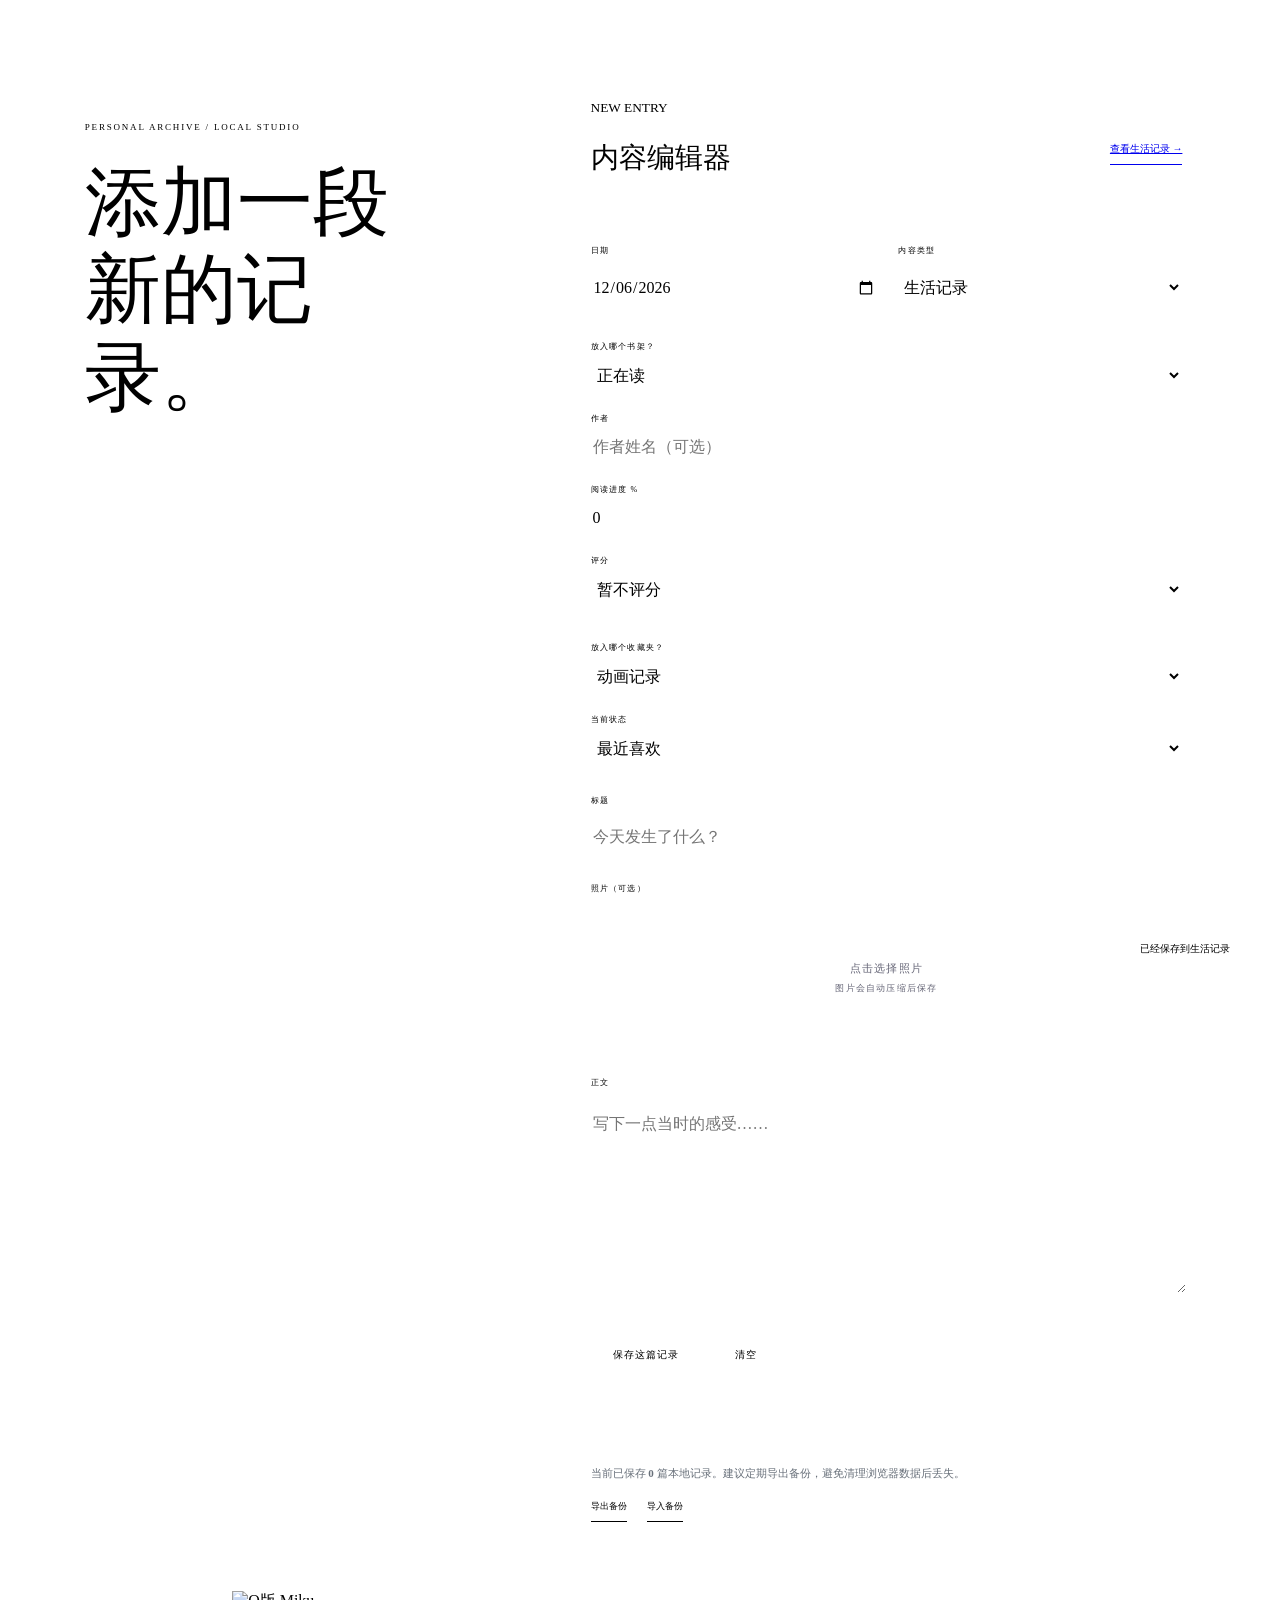
==== manage.html @ 85970f59 "Upload website pages" ====
<!doctype html>
<html lang="zh-CN">
<head>
  <meta charset="utf-8">
  <meta name="viewport" content="width=device-width,initial-scale=1">
  <title>添加记录 — Personal Archive</title>
  <link rel="stylesheet" href="assets/refined.css">
  <link rel="stylesheet" href="assets/enhanced.css">
  <link rel="stylesheet" href="assets/manage-cartoon.css">
  <style>
    body{min-height:100vh;background:var(--paper);color:var(--ink)}.studio{min-height:100vh;display:grid;grid-template-columns:.78fr 1.22fr}.studio-side{padding:12vh 6vw;background:var(--ink);color:var(--paper);position:relative;overflow:hidden}.studio-side:after{content:'';position:absolute;width:34vw;height:34vw;border:1px solid #ffffff1d;border-radius:50%;left:-12vw;bottom:-15vw}.studio-side small{font-size:9px;letter-spacing:.2em;color:var(--teal)}.studio-side h1{font-family:"Noto Serif SC",Georgia,serif;font-weight:500;font-size:clamp(42px,6vw,76px);line-height:1.15;margin:25px 0}.studio-side p{line-height:1.9;color:#ffffff9c}.studio-side img{position:absolute;width:min(25vw,330px);right:-4vw;bottom:0;filter:drop-shadow(15px 20px #0003);animation:studioFloat 6s ease-in-out infinite}@keyframes studioFloat{50%{transform:translateY(-8px)}}
    .editor{padding:10vh 7vw}.editor-head{display:flex;justify-content:space-between;align-items:center;margin-bottom:45px}.editor-head h2{font-family:Georgia,serif;font-weight:400;font-size:28px}.editor-head a{font-size:10px;border-bottom:1px solid;padding:8px 0}.form{display:grid;grid-template-columns:1fr 1fr;gap:24px}.field{display:flex;flex-direction:column;gap:9px}.field.full{grid-column:1/-1}.field label{font-size:8px;letter-spacing:.15em;color:var(--teal-deep)}input,select,textarea{width:100%;border:0;border-bottom:1px solid var(--line);background:transparent;color:var(--ink);padding:13px 2px;font:inherit;outline:none}input:focus,select:focus,textarea:focus{border-color:var(--teal-deep)}textarea{min-height:170px;resize:vertical;line-height:1.8}.upload{border:1px dashed var(--line);min-height:150px;display:grid;place-items:center;text-align:center;position:relative;overflow:hidden;cursor:pointer}.upload input{position:absolute;inset:0;opacity:0;cursor:pointer}.upload img{width:100%;height:230px;object-fit:cover;display:none}.upload.has-image img{display:block}.upload.has-image span{display:none}.upload span{font-size:11px;line-height:1.8;color:#667}.actions{grid-column:1/-1;display:flex;gap:12px;margin-top:18px}.actions button{border:1px solid var(--ink);background:none;color:inherit;padding:13px 22px;cursor:pointer;font-size:10px;letter-spacing:.1em}.actions .save{background:var(--ink);color:var(--paper)}.saved{position:fixed;right:30px;bottom:30px;background:var(--ink);color:var(--paper);padding:14px 20px;font-size:10px;transform:translateY(100px);transition:.45s}.saved.show{transform:none}.backup{margin-top:55px;padding-top:25px;border-top:1px solid var(--line)}.backup p{font-size:11px;color:#68707a}.backup button{border:0;background:none;padding:8px 0;margin-right:20px;border-bottom:1px solid;cursor:pointer;color:inherit;font-size:9px}.entry-count{font-family:Georgia,serif;color:var(--teal-deep)}
    @media(max-width:800px){.studio{grid-template-columns:1fr}.studio-side{min-height:42vh;padding:9vh 25px 5vh}.studio-side img{width:45vw;right:-7vw}.editor{padding:7vh 25px}.form{grid-template-columns:1fr}.field.full,.actions{grid-column:1}.editor-head{align-items:flex-start}.editor-head h2{margin-top:0}}
  </style>
  <link rel="stylesheet" href="assets/manage-cartoon.css">
</head>
<body>
  <main class="studio">
    <aside class="studio-side"><small>PERSONAL ARCHIVE / LOCAL STUDIO</small><h1>添加一段<br>新的记录。</h1><p>照片、文字和当时的心情，都可以慢慢保存。<br>当前是本地版本，内容只保存在这台设备的浏览器中。</p><img src="assets/images/miku-chibi.png" alt="Q版 Miku"></aside>
    <section class="editor"><header class="editor-head"><div><small>NEW ENTRY</small><h2>内容编辑器</h2></div><a href="life.html">查看生活记录 →</a></header>
      <form class="form" id="entry-form">
        <div class="field"><label for="date">日期</label><input id="date" name="date" type="date" required></div>
        <div class="field"><label for="category">内容类型</label><select id="category" name="category"><option value="life">生活记录</option><option value="book">阅读书籍</option><option value="hobby">兴趣收藏</option><option value="note">随手文字</option></select></div>
        <div class="field full context-panel" id="book-fields" hidden><div><label for="book-status">放入哪个书架？</label><select id="book-status" name="bookStatus"><option value="current">正在读</option><option value="favorite">特别喜欢</option><option value="finished">今年读完</option></select></div><div><label for="author">作者</label><input id="author" name="author" placeholder="作者姓名（可选）"></div><div><label for="progress">阅读进度 %</label><input id="progress" name="progress" type="number" min="0" max="100" value="0"></div><div><label for="rating">评分</label><select id="rating" name="rating"><option value="">暂不评分</option><option>★★★★★</option><option>★★★★☆</option><option>★★★☆☆</option><option>★★☆☆☆</option><option>★☆☆☆☆</option></select></div></div>
        <div class="field full context-panel" id="hobby-fields" hidden><div><label for="hobby-type">放入哪个收藏夹？</label><select id="hobby-type" name="hobbyType"><option value="anime">动画记录</option><option value="game">游戏档案</option><option value="music">循环播放</option><option value="photo">现实碎片</option></select></div><div><label for="hobby-status">当前状态</label><select id="hobby-status" name="hobbyStatus"><option>最近喜欢</option><option>正在体验</option><option>已经完成</option><option>长期收藏</option></select></div></div>
        <div class="field full"><label for="title">标题</label><input id="title" name="title" placeholder="今天发生了什么？" required></div>
        <div class="field full"><label>照片（可选）</label><label class="upload" id="upload"><input id="photo" type="file" accept="image/*"><span>点击选择照片<br><small>图片会自动压缩后保存</small></span><img id="preview" alt="照片预览"></label></div>
        <div class="field full"><label for="text">正文</label><textarea id="text" name="text" placeholder="写下一点当时的感受……" required></textarea></div>
        <div class="actions"><button class="save" type="submit">保存这篇记录</button><button type="reset">清空</button></div>
      </form>
      <div class="backup"><p>当前已保存 <b class="entry-count">0</b> 篇本地记录。建议定期导出备份，避免清理浏览器数据后丢失。</p><button id="export" type="button">导出备份</button><button id="import-button" type="button">导入备份</button><input id="import-file" type="file" accept="application/json" hidden></div>
    </section>
  </main><div class="saved">已经保存到生活记录</div>
  <script>
    const key='pa-entries',form=document.querySelector('#entry-form'),photo=document.querySelector('#photo'),preview=document.querySelector('#preview'),upload=document.querySelector('#upload'),notice=document.querySelector('.saved'),count=document.querySelector('.entry-count'),category=document.querySelector('#category'),bookFields=document.querySelector('#book-fields'),hobbyFields=document.querySelector('#hobby-fields');let image='';
    const entries=()=>{try{return JSON.parse(localStorage.getItem(key)||'[]')}catch{return[]}};const updateCount=()=>count.textContent=entries().length;const syncFields=()=>{bookFields.hidden=category.value!=='book';hobbyFields.hidden=category.value!=='hobby';const book=category.value==='book';document.querySelector('label[for="title"]').textContent=book?'书名':'标题';document.querySelector('#title').placeholder=book?'输入书名':'今天发生了什么？'};category.addEventListener('change',syncFields);updateCount();document.querySelector('#date').value=new Date().toISOString().slice(0,10);const query=new URLSearchParams(location.search);if(['life','book','hobby','note'].includes(query.get('type')))category.value=query.get('type');if(query.get('status'))document.querySelector('#book-status').value=query.get('status');if(query.get('hobby'))document.querySelector('#hobby-type').value=query.get('hobby');syncFields();
    photo.addEventListener('change',()=>{const file=photo.files[0];if(!file)return;const reader=new FileReader();reader.onload=e=>{const img=new Image();img.onload=()=>{const max=1600,scale=Math.min(1,max/Math.max(img.width,img.height)),canvas=document.createElement('canvas');canvas.width=Math.round(img.width*scale);canvas.height=Math.round(img.height*scale);canvas.getContext('2d').drawImage(img,0,0,canvas.width,canvas.height);image=canvas.toDataURL('image/jpeg',.82);preview.src=image;upload.classList.add('has-image')};img.src=e.target.result};reader.readAsDataURL(file)});
    form.addEventListener('reset',()=>{image='';upload.classList.remove('has-image');setTimeout(()=>document.querySelector('#date').value=new Date().toISOString().slice(0,10))});
    form.addEventListener('submit',e=>{e.preventDefault();const data=new FormData(form),all=entries(),type=data.get('category'),labels={life:'生活记录',book:'阅读书籍',hobby:'兴趣收藏',note:'随手文字'};all.unshift({id:Date.now(),date:data.get('date'),type,category:labels[type],subtype:type==='book'?data.get('bookStatus'):(type==='hobby'?data.get('hobbyType'):''),title:data.get('title'),text:data.get('text'),image,author:data.get('author')||'',progress:Number(data.get('progress')||0),rating:data.get('rating')||'',status:data.get('hobbyStatus')||''});try{localStorage.setItem(key,JSON.stringify(all));updateCount();notice.textContent=type==='book'?'已经放入对应书架':(type==='hobby'?'已经放入兴趣收藏':'已经保存到生活记录');notice.classList.add('show');setTimeout(()=>notice.classList.remove('show'),2200);form.reset();category.value=type;syncFields()}catch{alert('照片占用空间过大，请换一张较小的图片，或者先导出并清理旧记录。')}});
    document.querySelector('#export').onclick=()=>{const blob=new Blob([JSON.stringify(entries(),null,2)],{type:'application/json'}),a=document.createElement('a');a.href=URL.createObjectURL(blob);a.download='personal-archive-backup.json';a.click();URL.revokeObjectURL(a.href)};
    document.querySelector('#import-button').onclick=()=>document.querySelector('#import-file').click();document.querySelector('#import-file').onchange=e=>{const reader=new FileReader();reader.onload=()=>{try{const data=JSON.parse(reader.result);if(!Array.isArray(data))throw 0;localStorage.setItem(key,JSON.stringify(data));updateCount();alert('备份已导入。')}catch{alert('这个备份文件无法读取。')}};reader.readAsText(e.target.files[0])};
  </script>
</body></html>
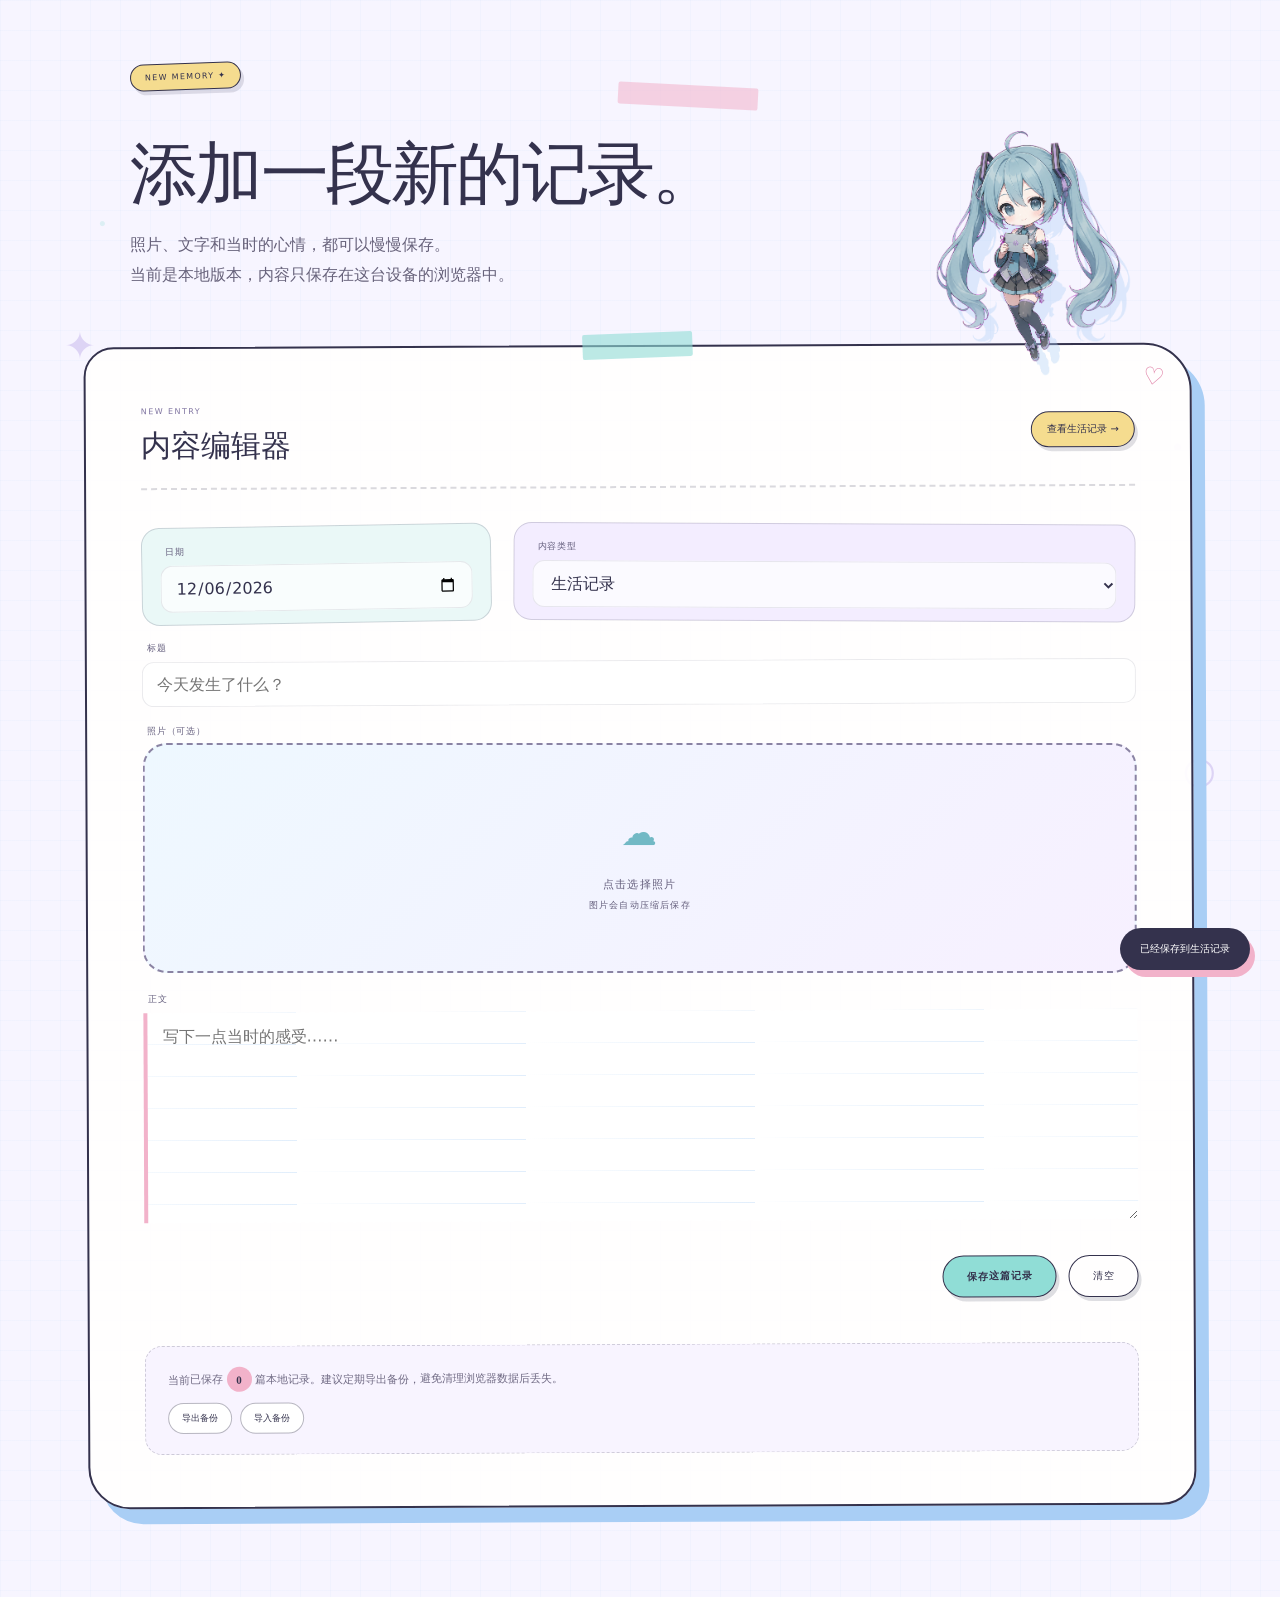
==== commit 772fc2ec: "Update editor and add entry detail page" ====
--- a/manage.html
+++ b/manage.html
@@ -40,4 +40,5 @@
     document.querySelector('#export').onclick=()=>{const blob=new Blob([JSON.stringify(entries(),null,2)],{type:'application/json'}),a=document.createElement('a');a.href=URL.createObjectURL(blob);a.download='personal-archive-backup.json';a.click();URL.revokeObjectURL(a.href)};
     document.querySelector('#import-button').onclick=()=>document.querySelector('#import-file').click();document.querySelector('#import-file').onchange=e=>{const reader=new FileReader();reader.onload=()=>{try{const data=JSON.parse(reader.result);if(!Array.isArray(data))throw 0;localStorage.setItem(key,JSON.stringify(data));updateCount();alert('备份已导入。')}catch{alert('这个备份文件无法读取。')}};reader.readAsText(e.target.files[0])};
   </script>
+  <script src="assets/manage-content.js"></script>
 </body></html>
--- a/assets/refined.css
+++ b/assets/refined.css
@@ -0,0 +1,3 @@
+:root{--paper:#f2efe8;--ink:#1b202b;--teal:#61c2bd;--teal-deep:#287f7c;--coral:#df7b73;--mist:#d8e3e3;--line:rgba(27,32,43,.18);--ease:cubic-bezier(.76,0,.24,1)}*{box-sizing:border-box}html{scroll-behavior:smooth}body{margin:0;background:var(--paper);color:var(--ink);font-family:"Noto Sans SC","Yu Gothic UI","Microsoft YaHei",system-ui,sans-serif;overflow-x:hidden}body.is-loading{overflow:hidden}a{color:inherit;text-decoration:none}button{font:inherit;color:inherit}.loader{position:fixed;z-index:999;inset:0;background:var(--ink);color:var(--paper);display:grid;place-items:center;transition:transform .9s var(--ease)}.loader.done{transform:translateY(-105%)}.loader-mark{display:flex;flex-direction:column;align-items:center}.loader-mark span{font-size:11px;letter-spacing:.32em}.loader-mark b{font-family:"Noto Serif SC",Georgia,serif;font-size:clamp(38px,6vw,82px);font-weight:500}.loader-progress{position:absolute;left:8vw;right:8vw;bottom:12vh;height:1px;background:#ffffff25}.loader-progress i{display:block;width:0;height:100%;background:var(--teal);transition:width .1s}.loader output{position:absolute;right:8vw;bottom:13vh;font-size:12px}.page-wipe{position:fixed;z-index:500;inset:0;background:var(--ink);transform:translateX(-105%);pointer-events:none}.page-wipe.active{animation:wipe 1.05s var(--ease)}@keyframes wipe{0%{transform:translateX(-105%)}48%,55%{transform:translateX(0)}100%{transform:translateX(105%)}}.site-head{position:fixed;z-index:120;top:0;left:0;right:0;padding:20px 3vw;display:flex;justify-content:space-between;align-items:center;mix-blend-mode:difference;color:#fff;pointer-events:none}.site-head>*{pointer-events:auto}.brand{display:flex;align-items:center;gap:12px}.brand span{display:grid;place-items:center;width:32px;height:32px;border:1px solid;border-radius:50%;font-size:10px}.brand b{font-size:12px;letter-spacing:.04em}.menu-toggle{border:0;background:none;display:flex;align-items:center;gap:12px;cursor:pointer;font-size:11px;letter-spacing:.14em}.menu-toggle i,.menu-toggle i:after{display:block;width:28px;height:1px;background:currentColor;content:"";transition:.4s}.menu-toggle i:after{transform:translateY(7px)}.site-menu{position:fixed;z-index:110;inset:0;background:var(--ink);color:var(--paper);padding:11vh 8vw 7vh;display:grid;grid-template-columns:1.25fr .75fr;align-items:end;clip-path:inset(0 0 100% 0);visibility:hidden;transition:clip-path .8s var(--ease),visibility 0s .8s}.site-menu.open{clip-path:inset(0);visibility:visible;transition:clip-path .8s var(--ease)}.site-menu nav{display:flex;flex-direction:column}.site-menu nav a{font-family:"Noto Serif SC",Georgia,serif;font-size:clamp(32px,5vw,70px);line-height:1.25;border-bottom:1px solid #ffffff26;padding:8px 0;transition:.3s}.site-menu nav a small{font-family:inherit;font-size:11px;color:var(--teal);margin-right:20px}.site-menu nav a:hover{color:var(--teal);padding-left:18px}.menu-note{align-self:end;padding-left:7vw}.menu-note p{line-height:1.8}.menu-note span{font-size:11px;opacity:.5}.cover{height:100svh;position:relative;overflow:hidden}.cover-track{display:flex;height:100%;transition:transform 1s var(--ease);will-change:transform}.cover-slide{width:100vw;height:100%;flex:none;position:relative;overflow:hidden;padding:13vh 7vw 8vh}.cover-intro{display:flex;align-items:center;background:linear-gradient(118deg,var(--paper) 0 62%,var(--mist) 62%)}.cover-copy{position:relative;z-index:5;width:54%}.cover small,.section-title small,.statement small,.reading-heading small,.sub-hero small{font-size:10px;letter-spacing:.18em;color:var(--teal-deep)}.cover h1,.cover h2{font-family:"Noto Serif SC","Songti SC",Georgia,serif;font-weight:500;letter-spacing:-.045em;line-height:1.24;margin:22px 0}.cover h1{font-size:clamp(37px,5.2vw,75px)}.cover h2{font-size:clamp(36px,5vw,70px)}.cover p{max-width:520px;line-height:1.9;color:#59606b}.text-link{display:inline-flex;gap:45px;border-bottom:1px solid;padding:12px 0;margin-top:20px;font-size:12px;letter-spacing:.06em}.text-link i{font-style:normal;transition:.3s}.text-link:hover i{transform:translate(6px,-6px)}.character-wrap{position:absolute;right:4vw;bottom:-8vh;width:43vw;height:92vh;z-index:3}.character-wrap img{width:100%;height:100%;object-fit:contain;position:relative;z-index:2;filter:drop-shadow(22px 28px 0 rgba(40,127,124,.18));transform:translate(calc(var(--mx,0)*-18px),calc(var(--my,0)*-12px));transition:.12s}.halo{position:absolute;width:38vw;height:38vw;border:1px solid rgba(27,32,43,.22);border-radius:50%;left:4%;top:13%;animation:slowspin 18s linear infinite}.halo:after{content:"";position:absolute;inset:6%;border:1px dashed rgba(27,32,43,.18);border-radius:50%}@keyframes slowspin{to{transform:rotate(360deg)}}.tag{position:absolute;z-index:4;font-style:normal;font-size:10px;letter-spacing:.12em;border:1px solid;border-radius:99px;padding:10px 16px;background:var(--paper);animation:float 5s ease-in-out infinite}.t1{right:3%;top:18%}.t2{left:0;top:34%;animation-delay:-2s;background:var(--coral);color:white;border-color:transparent}.t3{right:10%;bottom:22%;animation-delay:-3s;background:var(--teal);border-color:transparent}@keyframes float{50%{transform:translateY(-12px) rotate(2deg)}}.cover-memory{color:white;display:flex;align-items:end}.memory-image{position:absolute;inset:0;background:linear-gradient(90deg,rgba(11,25,43,.28),rgba(11,25,43,.05)),url('images/tokyo-rain.png') center/cover;transform:scale(1.04);transition:transform 7s linear}.cover-memory.active .memory-image{transform:scale(1)}.memory-copy{position:relative;z-index:3;background:rgba(20,31,48,.7);backdrop-filter:blur(13px);padding:34px 40px;width:min(600px,90vw)}.memory-copy small{color:#9bddd8}.memory-copy p{color:#d8e0e9}.pill-link{display:inline-block;border:1px solid;border-radius:99px;padding:12px 20px;margin-top:10px;font-size:11px;letter-spacing:.08em;transition:.3s}.pill-link:hover{background:var(--ink);color:white;border-color:var(--ink)}.cover-now{background:var(--mist);display:grid;grid-template-columns:1fr 1fr;align-items:center;gap:6vw}.now-copy{position:relative;z-index:4}.now-copy dl{margin:35px 0}.now-copy dl div{display:grid;grid-template-columns:120px 1fr;border-top:1px solid var(--line);padding:15px 0}.now-copy dt{font-size:9px;letter-spacing:.12em;color:var(--teal-deep)}.now-copy dd{margin:0}.record-art{width:min(36vw,520px);aspect-ratio:1;border-radius:50%;background:repeating-radial-gradient(circle,#202530 0 4px,#343b48 5px 10px);position:relative;animation:slowspin 20s linear infinite}.record-art span{position:absolute;inset:31%;background:var(--coral);border-radius:50%}.record-art img{position:absolute;height:112%;left:13%;bottom:0;object-fit:contain;animation:slowspin 20s linear infinite reverse}.cover-controls{position:absolute;z-index:10;right:4vw;bottom:4vh;display:flex;align-items:center;gap:14px}.cover-controls>button{width:35px;height:35px;border:1px solid currentColor;background:rgba(242,239,232,.7);border-radius:50%;cursor:pointer}.dots{display:flex;gap:7px}.dots button{width:24px;height:3px;padding:0;border:0;background:currentColor;opacity:.25;cursor:pointer;transition:.4s}.dots button.active{width:54px;opacity:1}.scroll-cue{position:absolute;z-index:8;left:3vw;bottom:4vh;display:flex;align-items:center;gap:10px;font-size:9px;letter-spacing:.16em}.scroll-cue i{display:block;width:45px;height:1px;background:currentColor;animation:scrollcue 1.8s infinite}@keyframes scrollcue{0%,100%{transform:scaleX(.3);transform-origin:left}50%{transform:scaleX(1);transform-origin:left}}.statement{padding:15vh 8vw;min-height:80vh;background:var(--ink);color:var(--paper);display:grid;grid-template-columns:1.25fr .75fr;gap:8vw;align-items:center}.statement h2,.section-title h2,.reading-heading h2,.site-footer h2,.sub-hero h1{font-family:"Noto Serif SC","Songti SC",Georgia,serif;font-weight:500;letter-spacing:-.04em;line-height:1.3}.statement h2{font-size:clamp(33px,4.7vw,66px)}.statement p{font-size:16px;line-height:2;color:#c9cbd0}.life-preview{padding:13vh 0;background:var(--coral);overflow:hidden}.section-title{padding:0 7vw;display:flex;justify-content:space-between;align-items:end}.section-title h2{font-size:clamp(38px,5vw,68px);margin:12px 0}.section-title>a{font-size:11px;border-bottom:1px solid;padding:10px 0}.photo-rail{display:flex;width:max-content;gap:3vw;padding:7vh 7vw 4vh;cursor:grab;user-select:none;outline:none;will-change:transform}.photo-rail:active{cursor:grabbing}.photo-item{width:min(67vw,900px);height:min(65vh,610px);position:relative;flex:none;overflow:hidden;background:var(--ink);color:white;border-radius:2px;box-shadow:0 28px 55px rgba(95,31,33,.25)}.photo-item.portrait{width:min(38vw,500px)}.photo-item.landscape{width:min(58vw,780px)}.photo-item img{width:100%;height:100%;object-fit:cover;pointer-events:none}.photo-item>div{position:absolute;left:0;right:0;bottom:0;padding:80px 28px 24px;background:linear-gradient(transparent,rgba(17,23,33,.88))}.photo-item time{font-size:9px;letter-spacing:.15em}.photo-item h3{font-family:"Noto Serif SC",Georgia,serif;font-weight:500;font-size:24px;margin:10px 0}.photo-item p{font-size:12px;color:#d7d9dc}.color-a{background:radial-gradient(circle at 65% 35%,#a9d9d6,transparent 18%),linear-gradient(140deg,#345c69,#1f2839)}.color-b{background:radial-gradient(circle at 32% 55%,#efb2aa,transparent 20%),linear-gradient(140deg,#d6c9b1,#4c5670)}.character-photo{background:var(--mist)}.character-photo img{object-fit:contain}.drag-note{padding:0 7vw;font-size:9px;letter-spacing:.14em}.year-preview{padding:14vh 7vw}.year-preview .section-title{padding:0}.year-lines{margin-top:7vh}.year-lines a{display:grid;grid-template-columns:.7fr 1fr 1.4fr auto;align-items:center;gap:25px;border-top:1px solid var(--line);padding:25px 0;transition:.35s}.year-lines a:last-child{border-bottom:1px solid var(--line)}.year-lines strong{font-family:Georgia,serif;font-size:clamp(45px,6vw,85px);font-weight:400}.year-lines span{font-family:"Noto Serif SC",Georgia,serif}.year-lines p{font-size:12px;color:#6b717a}.year-lines i{font-style:normal;font-size:22px;transition:.3s}.year-lines a:hover{padding-left:18px;color:var(--teal-deep)}.year-lines a:hover i{transform:translate(5px,-5px)}.reading-preview{padding:14vh 7vw;background:var(--teal);display:grid;grid-template-columns:.75fr 1.25fr;gap:7vw;align-items:center}.reading-heading h2{font-size:clamp(35px,4.6vw,64px)}.book-stage{display:flex;align-items:end;gap:2vw}.book{width:31%;height:52vh;padding:25px 20px;display:flex;flex-direction:column;justify-content:end;transition:.45s var(--ease);box-shadow:11px 15px rgba(27,32,43,.16)}.book small{font-size:8px;letter-spacing:.12em}.book b{font-family:"Noto Serif SC",Georgia,serif;font-size:19px;margin:14px 0}.book p{font-size:11px;line-height:1.7}.book-dark{background:var(--ink);color:white}.book-light{background:var(--paper);height:62vh;transform:rotate(2deg)}.book-coral{background:var(--coral);color:white;height:45vh;transform:rotate(-2deg)}.book:hover{transform:translateY(-22px) rotate(0)}.interest-preview{padding:14vh 7vw;background:var(--paper)}.interest-preview .section-title{padding:0}.interest-orbit{height:75vh;position:relative;display:grid;place-items:center;margin-top:4vh}.orbit-center{height:68%;aspect-ratio:1;border-radius:50%;background:var(--mist);overflow:hidden;border:1px solid var(--line)}.orbit-center img{width:100%;height:115%;object-fit:contain;object-position:bottom}.interest-orbit>a{position:absolute;width:145px;height:145px;border:1px solid var(--line);border-radius:50%;display:flex;flex-direction:column;align-items:center;justify-content:center;font-family:Georgia,serif;transition:.4s;background:rgba(242,239,232,.82);backdrop-filter:blur(8px)}.interest-orbit>a small{font-family:inherit;font-size:10px;margin-top:7px;color:#777}.interest-orbit>a:nth-child(1){left:12%;top:13%}.interest-orbit>a:nth-child(2){right:13%;top:8%}.interest-orbit>a:nth-child(3){left:10%;bottom:8%}.interest-orbit>a:nth-child(4){right:10%;bottom:12%}.interest-orbit>a:hover{background:var(--coral);color:white;transform:translateY(-10px)}.site-footer{min-height:65vh;padding:12vh 7vw;background:var(--ink);color:var(--paper);display:grid;grid-template-columns:1fr auto;align-content:space-between;gap:50px}.site-footer h2{font-size:clamp(40px,6vw,80px)}.site-footer>div:nth-child(2){display:flex;flex-direction:column;gap:12px;font-size:12px}.site-footer>p{grid-column:1/-1;font-size:10px;opacity:.4}.reveal{opacity:0;transform:translateY(45px);transition:1s var(--ease)}.reveal.visible{opacity:1;transform:none}
+/* Subpages */.subpage main{min-height:100vh}.sub-hero{min-height:72vh;padding:17vh 7vw 9vh;display:grid;grid-template-columns:1fr .8fr;align-items:end;border-bottom:1px solid var(--line);position:relative;overflow:hidden}.sub-hero h1{font-size:clamp(40px,6vw,82px)}.sub-hero p{line-height:1.9;color:#636a74}.sub-hero img{position:absolute;height:80%;right:5%;bottom:-12%;opacity:.88;filter:drop-shadow(15px 20px rgba(40,127,124,.18))}.sub-content{padding:10vh 7vw 15vh}.essay{max-width:850px;margin:auto}.essay h2{font-family:"Noto Serif SC",Georgia,serif;font-weight:500;font-size:32px;margin-top:60px}.essay p{line-height:2;color:#505762}.archive-list a{display:grid;grid-template-columns:130px 1fr auto;gap:25px;padding:25px 0;border-top:1px solid var(--line)}.archive-list time{font-size:10px;letter-spacing:.1em;color:var(--teal-deep)}.archive-list h3{font-family:"Noto Serif SC",Georgia,serif;font-weight:500;margin:0}.archive-list span{transition:.3s}.archive-list a:hover span{transform:translate(5px,-5px)}.shelf{display:grid;grid-template-columns:repeat(3,1fr);gap:4vw}.shelf article{min-height:55vh;padding:25px;display:flex;flex-direction:column;justify-content:end;background:var(--ink);color:white}.shelf article:nth-child(2){background:var(--teal);color:var(--ink);transform:translateY(60px)}.shelf article:nth-child(3){background:var(--coral)}.hobby-list{display:flex;flex-direction:column}.hobby-list article{min-height:42vh;border-top:1px solid var(--line);display:grid;grid-template-columns:.5fr 1fr;align-items:center}.hobby-list h2{font-family:Georgia,serif;font-size:clamp(40px,6vw,80px);font-weight:400}.hobby-list p{line-height:1.9;color:#606771}.back-home{display:inline-block;margin-top:60px;border-bottom:1px solid;padding:10px 0;font-size:11px}
+@media(max-width:800px){.cover-intro,.cover-now{display:block;padding-top:15vh}.cover-copy{width:72%}.character-wrap{width:73vw;right:-20vw;height:76vh}.cover h1,.cover h2{font-size:9.5vw}.cover-now{grid-template-columns:1fr}.record-art{position:absolute;right:-20%;bottom:-15%;width:70vw;opacity:.6}.statement,.reading-preview,.sub-hero{grid-template-columns:1fr}.section-title{align-items:start}.photo-item{width:82vw}.photo-item.portrait{width:65vw}.photo-item.landscape{width:78vw}.year-lines a{grid-template-columns:1fr auto}.year-lines span,.year-lines p{display:none}.book-stage{overflow-x:auto;padding:20px 0}.book{min-width:65vw}.interest-orbit>a{width:105px;height:105px}.interest-orbit>a:nth-child(1),.interest-orbit>a:nth-child(3){left:0}.interest-orbit>a:nth-child(2),.interest-orbit>a:nth-child(4){right:0}.site-menu{grid-template-columns:1fr}.menu-note{display:none}.shelf{grid-template-columns:1fr}.shelf article:nth-child(2){transform:none}.hobby-list article{grid-template-columns:1fr;padding:40px 0}}@media(prefers-reduced-motion:reduce){*,*:before,*:after{scroll-behavior:auto!important;animation:none!important;transition-duration:.01ms!important}.reveal{opacity:1;transform:none}}
--- a/assets/enhanced.css
+++ b/assets/enhanced.css
@@ -0,0 +1,495 @@
+:root {
+  --paper: #f1efe9;
+  --ink: #20242c;
+  --teal: #7faeaa;
+  --teal-deep: #527d79;
+  --coral: #b98682;
+  --mist: #dce3e0;
+  --line: rgba(32, 36, 44, .16);
+}
+
+body {
+  background-image: radial-gradient(circle at 18% 8%, rgba(127, 174, 170, .08), transparent 27vw);
+}
+
+.cover-intro { background: linear-gradient(118deg, #f1efe9 0 62%, #dce3e0 62%); }
+.t2 { background: #a97976; }
+.t3 { background: #91b5b1; color: #20242c; }
+.life-preview { background: #c9aaa5; }
+.reading-preview { background: #a9c3bf; }
+.book-coral { background: #a97976; }
+.memory-copy { background: rgba(29, 35, 46, .72); }
+
+.memory-signal {
+  position: fixed;
+  z-index: 90;
+  right: 1.25vw;
+  top: 8vh;
+  width: 34px;
+  height: 84vh;
+  pointer-events: none;
+  opacity: .72;
+  mix-blend-mode: multiply;
+}
+
+.memory-signal svg { width: 100%; height: 100%; overflow: visible; }
+.memory-signal path { fill: none; stroke-width: 1; vector-effect: non-scaling-stroke; }
+.signal-ghost { stroke: rgba(82, 125, 121, .18); }
+.signal-live { stroke: var(--teal-deep); stroke-dasharray: 1120; stroke-dashoffset: 1120; transition: stroke-dashoffset .16s linear; }
+.memory-signal > i {
+  position: absolute;
+  left: 15px;
+  top: calc(var(--page-progress, 0) * 100%);
+  width: 5px;
+  height: 5px;
+  border-radius: 50%;
+  background: var(--teal-deep);
+  box-shadow: 0 0 0 5px rgba(82, 125, 121, .1);
+  transform: translate(-50%, -50%);
+  transition: top .16s linear;
+}
+
+.signal-label {
+  position: absolute;
+  right: 3px;
+  top: 46%;
+  font-size: 7px;
+  letter-spacing: .2em;
+  writing-mode: vertical-rl;
+  color: var(--teal-deep);
+  opacity: .6;
+}
+
+.signal-status {
+  position: fixed;
+  z-index: 95;
+  left: 3vw;
+  bottom: 3vh;
+  display: grid;
+  grid-template-columns: auto auto;
+  column-gap: 8px;
+  align-items: center;
+  padding: 8px 11px;
+  background: rgba(241, 239, 233, .76);
+  border: 1px solid rgba(82, 125, 121, .22);
+  backdrop-filter: blur(9px);
+  font-size: 8px;
+  letter-spacing: .13em;
+  pointer-events: none;
+  transition: .4s;
+}
+
+.signal-status i { grid-row: 1/3; width: 5px; height: 5px; border-radius: 50%; background: var(--teal-deep); animation: signalPulse 2.8s ease-in-out infinite; }
+.signal-status small { font-size: 6px; color: var(--teal-deep); }
+.signal-status.ping { transform: translateY(-8px); border-color: var(--teal-deep); }
+
+@keyframes signalPulse { 50% { opacity: .28; box-shadow: 0 0 0 6px rgba(82, 125, 121, .12); } }
+
+.character-wrap {
+  cursor: pointer;
+  animation: mikuBreath 6.4s ease-in-out infinite;
+  transform-origin: 50% 85%;
+}
+
+.character-wrap::after {
+  content: 'GUIDE / 01';
+  position: absolute;
+  z-index: 5;
+  right: 2%;
+  top: 42%;
+  font-size: 8px;
+  letter-spacing: .18em;
+  color: var(--teal-deep);
+  transform: rotate(90deg);
+}
+
+.character-wrap .miku-echo {
+  position: absolute;
+  z-index: 1;
+  inset: 5% -2% 0 4%;
+  background: url('images/miku-hero.png') center bottom / contain no-repeat;
+  opacity: .07;
+  filter: grayscale(.45) sepia(.15);
+  transform: translate(14px, 8px);
+  transition: .6s;
+}
+
+.character-wrap:hover .miku-echo,
+.character-wrap.is-singing .miku-echo { transform: translate(26px, 2px); opacity: .13; }
+.character-wrap.is-singing { animation: mikuSignal .9s ease-in-out 2; }
+.character-wrap.is-singing .halo { border-color: var(--teal-deep); box-shadow: 0 0 0 20px rgba(127, 174, 170, .08); }
+
+@keyframes mikuBreath { 0%, 100% { transform: translateY(0) rotate(-.18deg); } 50% { transform: translateY(-8px) rotate(.18deg); } }
+@keyframes mikuSignal { 50% { transform: translateY(-12px) scale(1.012); } }
+
+.record-art { background: repeating-radial-gradient(circle, #272b32 0 4px, #3a3f47 5px 10px); animation-duration: 28s; }
+.record-art span { background: #a97976; }
+.record-art img {
+  height: 118%;
+  left: 2%;
+  bottom: -7%;
+  animation: counterSpin 28s linear infinite, headphoneFloat 5.7s ease-in-out infinite;
+  transform-origin: 50% 78%;
+  filter: saturate(.76) drop-shadow(13px 20px 0 rgba(32, 36, 44, .14));
+}
+
+@keyframes counterSpin { to { rotate: -360deg; } }
+@keyframes headphoneFloat { 50% { translate: 0 -7px; } }
+
+.photo-item { border-radius: 0; box-shadow: 0 28px 55px rgba(70, 50, 51, .18); }
+.miku-card { background: linear-gradient(145deg, #728986, #303b44); }
+.miku-card img { object-fit: contain; object-position: center 16%; filter: saturate(.72); transform: translateY(3%) scale(.96); animation: cardDrift 7s ease-in-out infinite; }
+.miku-card::before { content: 'AUDIO / WALK'; position: absolute; z-index: 2; top: 22px; left: 24px; font-size: 8px; letter-spacing: .2em; color: rgba(255,255,255,.68); }
+@keyframes cardDrift { 50% { transform: translateY(0) scale(.975) rotate(.25deg); } }
+
+.reading-preview { position: relative; overflow: hidden; }
+.book-stage { position: relative; min-height: 66vh; padding-left: 14%; isolation: isolate; }
+.reading-miku {
+  position: absolute;
+  z-index: 0;
+  width: 46%;
+  height: 86%;
+  left: -9%;
+  bottom: -8%;
+  object-fit: contain;
+  filter: saturate(.7) drop-shadow(16px 21px 0 rgba(32, 36, 44, .11));
+  animation: readingBreathe 7.5s ease-in-out infinite;
+  transform-origin: 50% 83%;
+}
+
+.book-stage .book { position: relative; z-index: 1; }
+.book-stage::after { content: 'PAGE 042 · QUIET READING'; position: absolute; left: 4%; top: 5%; font-size: 8px; letter-spacing: .2em; color: rgba(32,36,44,.5); transform: rotate(-90deg); transform-origin: left top; }
+@keyframes readingBreathe { 0%, 100% { transform: translateY(0) rotate(-.25deg); } 50% { transform: translateY(-6px) rotate(.25deg); } }
+
+.interest-orbit::before,
+.interest-orbit::after { content: ''; position: absolute; border: 1px dashed rgba(82,125,121,.2); border-radius: 50%; animation: slowspin 35s linear infinite; }
+.interest-orbit::before { width: 56%; aspect-ratio: 1; }
+.interest-orbit::after { width: 74%; aspect-ratio: 1; animation-direction: reverse; animation-duration: 48s; }
+.orbit-center { z-index: 1; background: #d5dcda; }
+.orbit-center img { height: 118%; filter: saturate(.72); animation: orbitMiku 6.8s ease-in-out infinite; }
+@keyframes orbitMiku { 50% { transform: translateY(-8px) rotate(.35deg); } }
+.interest-orbit > a { z-index: 2; background: rgba(241,239,233,.84); }
+.interest-orbit > a:hover { background: #a97976; }
+
+.statement, .year-preview, .reading-preview, .interest-preview { position: relative; }
+.statement::after { content: 'A SIGNAL IS A SMALL THING THAT REFUSES TO DISAPPEAR.'; position: absolute; right: 5vw; bottom: 4vh; font-size: 7px; letter-spacing: .24em; color: rgba(241,239,233,.27); }
+.year-lines { position: relative; }
+.year-lines::before { content: ''; position: absolute; left: 0; top: 0; bottom: 0; width: 1px; background: linear-gradient(var(--teal-deep) calc(var(--page-progress,0) * 100%), var(--line) 0); }
+.year-lines a { position: relative; padding-left: 24px; }
+.year-lines a::before { content: ''; width: 7px; height: 7px; border-radius: 50%; background: var(--paper); border: 1px solid var(--teal-deep); position: absolute; left: -3px; }
+
+.page-wipe::after { content: ''; position: absolute; top: 50%; left: 0; width: 100%; height: 1px; background: var(--teal); box-shadow: 0 0 16px rgba(127,174,170,.45); transform: scaleX(.08); animation: reconnect 1.05s var(--ease); }
+@keyframes reconnect { 0% { transform: translateX(-60%) scaleX(.05); } 55% { transform: translateX(0) scaleX(.55); } 100% { transform: translateX(60%) scaleX(.05); } }
+
+.sub-hero::before { content: 'ARCHIVE NODE / CONNECTED'; position: absolute; left: 7vw; top: 12vh; font-size: 7px; letter-spacing: .2em; color: var(--teal-deep); }
+.sub-hero .sub-miku { height: 86%; right: 3%; bottom: -14%; filter: saturate(.68) drop-shadow(15px 20px rgba(82,125,121,.13)); animation: subMiku 7s ease-in-out infinite; transform: translateY(var(--scroll-shift,0)); }
+.sub-hero .sub-miku-read { height: 78%; right: 0; bottom: -8%; }
+@keyframes subMiku { 0%, 100% { rotate: -.2deg; } 50% { rotate: .3deg; translate: 0 -7px; } }
+
+@media (max-width: 800px) {
+  .memory-signal { right: 2px; opacity: .42; }
+  .signal-status { left: 15px; bottom: 12px; }
+  .reading-preview { padding-bottom: 8vh; }
+  .book-stage { padding-left: 0; padding-top: 42vh; }
+  .reading-miku { width: 72vw; height: 50vh; left: 8vw; top: -2vh; }
+  .sub-hero .sub-miku { height: 63%; right: -17%; opacity: .7; }
+  .character-wrap::after { display: none; }
+}
+
+@media (prefers-reduced-motion: reduce) {
+  .signal-live { transition: none; }
+  .character-wrap, .reading-miku, .record-art img, .orbit-center img, .sub-hero .sub-miku { animation: none !important; }
+  .sub-hero .sub-miku { transform: none; }
+  .memory-signal > i { transition: none; }
+}
+
+/* Palette study 02 — cool lunar gray, smoky lilac and muted steel blue. */
+:root {
+  --paper: #d9dce2;
+  --ink: #252936;
+  --teal: #819eac;
+  --teal-deep: #586f80;
+  --coral: #91879f;
+  --mist: #c8ced8;
+  --line: rgba(37, 41, 54, .17);
+}
+
+body {
+  background-color: #d9dce2;
+  background-image:
+    radial-gradient(circle at 12% 8%, rgba(145, 135, 159, .13), transparent 25vw),
+    linear-gradient(115deg, rgba(255,255,255,.13), transparent 36%);
+}
+
+.loader {
+  overflow: hidden;
+  background:
+    radial-gradient(circle at 73% 48%, rgba(129, 158, 172, .14), transparent 25vw),
+    linear-gradient(135deg, #242735, #2d3040 58%, #282b39);
+  color: #dce1e8;
+}
+
+.loader::before {
+  content: '';
+  position: absolute;
+  inset: 7vh 5vw;
+  border: 1px solid rgba(196, 203, 216, .13);
+  clip-path: polygon(0 0, 22% 0, 22% 1px, 78% 1px, 78% 0, 100% 0, 100% 100%, 74% 100%, 74% calc(100% - 1px), 26% calc(100% - 1px), 26% 100%, 0 100%);
+}
+
+.loader-mark {
+  position: relative;
+  z-index: 3;
+  align-items: flex-start;
+  transform: translateX(-14vw);
+}
+
+.loader-mark span { color: #91aab7; letter-spacing: .42em; }
+.loader-mark b {
+  color: #d2d5df;
+  font-size: clamp(45px, 7.2vw, 104px);
+  letter-spacing: -.035em;
+  text-shadow: 12px 13px 0 rgba(145, 135, 159, .11);
+}
+
+.loader-progress { left: 10vw; right: 10vw; bottom: 10vh; background: rgba(217,220,226,.12); }
+.loader-progress i { background: linear-gradient(90deg, #819eac, #a49ab1); }
+.loader output { right: 10vw; bottom: 11vh; color: #aeb6c2; }
+
+.loader-scene {
+  position: absolute;
+  z-index: 4;
+  width: min(34vw, 440px);
+  height: min(72vh, 680px);
+  right: 12vw;
+  bottom: 8vh;
+  display: grid;
+  place-items: end center;
+}
+
+.loader-scene img {
+  position: relative;
+  z-index: 2;
+  width: 100%;
+  height: 100%;
+  object-fit: contain;
+  filter: saturate(.68) drop-shadow(18px 24px 0 rgba(13, 15, 24, .2));
+  animation: chibiArrive 1.25s var(--ease) both, chibiHover 4.4s 1.25s ease-in-out infinite;
+  transform-origin: 50% 82%;
+}
+
+.chibi-shadow {
+  position: absolute;
+  z-index: 1;
+  left: 24%;
+  right: 20%;
+  bottom: 5%;
+  height: 8%;
+  border-radius: 50%;
+  background: rgba(10, 12, 20, .25);
+  filter: blur(17px);
+  animation: shadowBreath 4.4s 1.25s ease-in-out infinite;
+}
+
+.loader-code { position: absolute; right: -3vw; top: 16%; font-size: 7px; letter-spacing: .25em; color: #8da3b0; writing-mode: vertical-rl; }
+.charm { position: absolute; z-index: 5; color: #9d94aa; font-style: normal; animation: charmFloat 3.7s ease-in-out infinite; }
+.charm-star { left: -8%; top: 30%; font-size: 18px; }
+.charm-cross { right: 1%; bottom: 22%; font-size: 17px; animation-delay: -1.4s; }
+.charm-ring { left: 8%; bottom: 17%; width: 15px; height: 15px; border: 1px solid #819eac; border-radius: 50%; animation-delay: -2.2s; }
+
+@keyframes chibiArrive { from { opacity: 0; transform: translateY(45px) scale(.91) rotate(-2deg); } to { opacity: 1; transform: none; } }
+@keyframes chibiHover { 50% { transform: translateY(-9px) rotate(.5deg); } }
+@keyframes shadowBreath { 50% { transform: scale(.84); opacity: .55; } }
+@keyframes charmFloat { 50% { transform: translateY(-8px) rotate(20deg); opacity: .48; } }
+
+.cover-intro { background: linear-gradient(118deg, #d9dce2 0 62%, #c8ced8 62%); }
+.cover-now { background: #c8ced8; }
+.tag { background: #d9dce2; }
+.t2 { background: #91879f; }
+.t3 { background: #91a9b4; }
+.life-preview { background: #aeb6c2; }
+.reading-preview { background: #aebfc5; }
+.book-light { background: #dfe1e6; }
+.book-coral { background: #91879f; }
+.character-photo, .orbit-center { background: #c8ced8; }
+.interest-preview { background: #d9dce2; }
+.interest-orbit > a { background: rgba(217, 220, 226, .86); }
+.interest-orbit > a:hover { background: #91879f; }
+.signal-status { background: rgba(217, 220, 226, .8); }
+.miku-card { background: linear-gradient(145deg, #71828f, #343a49); }
+
+.page-charms {
+  position: fixed;
+  z-index: 89;
+  left: 2.1vw;
+  top: 46%;
+  width: 25px;
+  height: 96px;
+  pointer-events: none;
+  color: #586f80;
+  opacity: .52;
+}
+
+.page-charms i { position: absolute; width: 4px; height: 4px; border: 1px solid currentColor; transform: rotate(45deg); }
+.page-charms i:nth-child(1) { top: 0; left: 3px; }
+.page-charms i:nth-child(2) { top: 27px; left: 14px; width: 2px; height: 2px; background: currentColor; }
+.page-charms i:nth-child(3) { top: 48px; left: 4px; border-radius: 50%; }
+.page-charms span { position: absolute; top: 63px; left: 10px; font-size: 9px; }
+.page-charms small { position: absolute; top: 88px; left: 1px; font-size: 5px; letter-spacing: .16em; writing-mode: vertical-rl; }
+
+@media (max-width: 800px) {
+  .loader-mark { transform: translate(-2vw, -21vh); align-items: center; }
+  .loader-mark b { font-size: 15vw; }
+  .loader-scene { width: 70vw; height: 54vh; right: 15vw; bottom: 8vh; }
+  .loader-code { display: none; }
+  .page-charms { display: none; }
+}
+
+@media (prefers-reduced-motion: reduce) {
+  .loader-scene img, .chibi-shadow, .charm { animation: none !important; }
+}
+
+/* Keep the character vivid; restraint belongs to the interface, not to Miku. */
+.loader-scene img { filter: saturate(1.04) contrast(1.02) drop-shadow(18px 24px 0 rgba(13,15,24,.2)); }
+.character-wrap img { filter: saturate(1.04) contrast(1.02) drop-shadow(22px 28px 0 rgba(82,111,128,.16)); }
+.record-art img { filter: saturate(1.04) contrast(1.02) drop-shadow(13px 20px 0 rgba(32,36,44,.14)); }
+.miku-card img { filter: saturate(1.04) contrast(1.02); }
+.reading-miku { filter: saturate(1.04) contrast(1.02) drop-shadow(16px 21px 0 rgba(32,36,44,.11)); }
+.orbit-center img { filter: saturate(1.04) contrast(1.02); }
+.sub-hero .sub-miku { filter: saturate(1.04) contrast(1.02) drop-shadow(15px 20px rgba(82,111,128,.13)); }
+
+/* Final palette set: 17 / 19 / 20 / 22 */
+body[data-palette="23"] { --paper:#f4fbfd;--ink:#16323f;--teal:#7ec8e3;--teal-deep:#2f918b;--coral:#ff8fab;--mist:#cdeef7;--theme-area:#7ec8e3;--theme-accent:#4db6ac;--theme-soft:#cdeef7;--theme-pale:#e8f8f5;--theme-pink:#ff8fab;--theme-gold:#ffd166;--line:rgba(26,60,78,.14); }
+body[data-palette="17"] { --paper:#fafdff;--ink:#173241;--teal:#62d5d1;--teal-deep:#168f91;--coral:#18aaa9;--mist:#c9f3f1;--theme-area:#62d5d1;--theme-accent:#18aaa9;--theme-soft:#c9f3f1;--theme-pale:#e8fafa;--line:rgba(23,50,65,.16); }
+body[data-palette="19"] { --paper:#fbfdff;--ink:#193153;--teal:#77b9f5;--teal-deep:#347fd0;--coral:#4d91d8;--mist:#d6ebff;--theme-area:#77b9f5;--theme-accent:#347fd0;--theme-soft:#d6ebff;--theme-pale:#eaf4ff;--line:rgba(25,49,83,.16); }
+body[data-palette="20"] { --paper:#fffafb;--ink:#492638;--teal:#f19bbe;--teal-deep:#b84875;--coral:#d45587;--mist:#ffe0ec;--theme-area:#f19bbe;--theme-accent:#d45587;--theme-soft:#ffe0ec;--theme-pale:#fff0f5;--line:rgba(73,38,56,.15); }
+body[data-palette="22"] { --paper:#fffdfb;--ink:#472c25;--teal:#ffa985;--teal-deep:#c85d3d;--coral:#e56f48;--mist:#ffe2d4;--theme-area:#ffa985;--theme-accent:#e56f48;--theme-soft:#ffe2d4;--theme-pale:#fff0e8;--line:rgba(71,44,37,.15); }
+body[data-palette="24"] { --paper:#111d24;--ink:#e8f7f6;--teal:#57d6cf;--teal-deep:#72e4dd;--coral:#ef8fac;--mist:#18323a;--theme-area:#36bdb7;--theme-accent:#57d6cf;--theme-soft:#18323a;--theme-pale:#14292f;--line:rgba(174,238,234,.16); }
+body[data-palette="25"] { --paper:#101827;--ink:#edf4ff;--teal:#6aaeff;--teal-deep:#91c4ff;--coral:#8b8fe8;--mist:#182a45;--theme-area:#397dcc;--theme-accent:#6aaeff;--theme-soft:#182a45;--theme-pale:#142138;--line:rgba(185,215,255,.16); }
+body[data-palette="26"] { --paper:#1d1728;--ink:#faf1ff;--teal:#bd8df2;--teal-deep:#d4b1fa;--coral:#f078b2;--mist:#30203e;--theme-area:#8d5fc3;--theme-accent:#bd8df2;--theme-soft:#30203e;--theme-pale:#281b35;--line:rgba(229,200,255,.16); }
+body[data-palette="27"] { --paper:#21191a;--ink:#fff3ef;--teal:#f28b72;--teal-deep:#ffad98;--coral:#ed6f80;--mist:#392426;--theme-area:#bd594a;--theme-accent:#f28b72;--theme-soft:#392426;--theme-pale:#302022;--line:rgba(255,205,193,.16); }
+
+body[data-palette] { background-color:var(--paper);background-image:radial-gradient(circle at 12% 8%,color-mix(in srgb,var(--theme-area) 16%,transparent),transparent 25vw),linear-gradient(115deg,rgba(255,255,255,.5),transparent 36%);transition:background-color .65s var(--ease),color .65s var(--ease); }
+body[data-palette] .cover-intro { background:linear-gradient(118deg,var(--paper) 0 62%,var(--theme-soft) 62%); }
+body[data-palette] .cover-now { background:var(--theme-soft); }
+body[data-palette] .tag { background:var(--paper); }
+body[data-palette] .t2 { background:var(--theme-accent); }
+body[data-palette] .t3 { background:var(--theme-area); }
+body[data-palette] .life-preview { background:color-mix(in srgb,var(--theme-area) 72%,white); }
+body[data-palette] .reading-preview { background:color-mix(in srgb,var(--theme-area) 58%,white); }
+body[data-palette] .book-light { background:var(--paper); }
+body[data-palette] .book-coral { background:var(--theme-accent); }
+body[data-palette] .character-photo,body[data-palette] .orbit-center { background:var(--theme-soft); }
+body[data-palette] .interest-preview { background:var(--paper); }
+body[data-palette] .interest-orbit>a { background:color-mix(in srgb,var(--paper) 88%,transparent); }
+body[data-palette] .interest-orbit>a:hover { background:var(--theme-accent); }
+body[data-palette] .signal-status { background:color-mix(in srgb,var(--paper) 84%,transparent); }
+body[data-palette] .miku-card { background:linear-gradient(145deg,color-mix(in srgb,var(--theme-accent) 54%,#43505b),#293441); }
+body[data-palette] .sub-hero { background:linear-gradient(125deg,var(--paper),var(--theme-pale)); }
+
+.palette-switch { position:fixed;z-index:105;right:4.2vw;bottom:3vh;color:var(--ink); }
+.palette-switch-toggle { width:72px;height:34px;border:1px solid color-mix(in srgb,var(--ink) 25%,transparent);background:color-mix(in srgb,var(--paper) 84%,transparent);backdrop-filter:blur(10px);display:flex;align-items:center;justify-content:center;gap:7px;cursor:pointer;font-size:7px;letter-spacing:.14em;transition:.3s; }
+.palette-switch-toggle i { width:7px;height:7px;border-radius:50%;background:var(--theme-accent);box-shadow:0 0 0 3px color-mix(in srgb,var(--theme-accent) 18%,transparent); }
+.palette-options { position:absolute;right:0;bottom:44px;width:155px;padding:7px;background:color-mix(in srgb,var(--paper) 91%,transparent);border:1px solid color-mix(in srgb,var(--ink) 16%,transparent);backdrop-filter:blur(14px);opacity:0;visibility:hidden;transform:translateY(10px);transition:.35s var(--ease); }
+.palette-switch.open .palette-options { opacity:1;visibility:visible;transform:none; }
+.palette-options button { width:100%;border:0;background:none;color:inherit;display:grid;grid-template-columns:16px 25px 1fr;align-items:center;text-align:left;padding:9px 7px;cursor:pointer;font-size:9px;transition:.25s; }
+.palette-options button:hover,.palette-options button.active { background:color-mix(in srgb,var(--theme-area) 24%,transparent); }
+.palette-options button i { width:11px;height:11px;border-radius:50%; }
+.palette-options button[data-theme="17"] i { background:#18aaa9; }.palette-options button[data-theme="19"] i { background:#347fd0; }.palette-options button[data-theme="20"] i { background:#d45587; }.palette-options button[data-theme="22"] i { background:#e56f48; }
+.palette-options button[data-theme="23"] i { background:linear-gradient(135deg,#7ec8e3 0 50%,#4db6ac 50%);box-shadow:0 0 0 2px #ffd166; }
+.palette-options button[data-theme="24"] i { background:linear-gradient(135deg,#111d24 0 50%,#57d6cf 50%); }.palette-options button[data-theme="25"] i { background:linear-gradient(135deg,#101827 0 50%,#6aaeff 50%); }.palette-options button[data-theme="26"] i { background:linear-gradient(135deg,#1d1728 0 50%,#bd8df2 50%); }.palette-options button[data-theme="27"] i { background:linear-gradient(135deg,#21191a 0 50%,#f28b72 50%); }
+.palette-options button b { font-family:Georgia,serif;font-weight:400; }.palette-options button span { opacity:.65; }
+
+@media(max-width:800px){.palette-switch{right:15px;bottom:58px}.palette-switch-toggle{width:62px}.palette-options{width:145px}}
+
+body[data-palette="23"]{background:linear-gradient(180deg,#cdeef7 0%,#e8f8f5 42%,#f4fbfd 100%);background-attachment:fixed}
+body[data-palette="23"] .cover-intro{background:linear-gradient(118deg,rgba(244,251,253,.96) 0 62%,rgba(205,238,247,.92) 62%)}
+body[data-palette="23"] .cover-now{background:linear-gradient(145deg,#e8f8f5,#cdeef7)}
+body[data-palette="23"] .life-preview{background:linear-gradient(145deg,#a9dfe8,#c9f0e8)}
+body[data-palette="23"] .reading-preview{background:linear-gradient(145deg,#b9e9e4,#d8f4f0)}
+body[data-palette="23"] .interest-preview{background:linear-gradient(180deg,#f4fbfd,#e8f8f5)}
+body[data-palette="23"] .photo-item,body[data-palette="23"] .book,body[data-palette="23"] .interest-orbit>a,body[data-palette="23"] .user-entry,body[data-palette="23"] .hobby-user-card{box-shadow:0 10px 32px rgba(26,60,78,.12)}
+body[data-palette="23"] .t2,body[data-palette="23"] .book-coral{background:#ff8fab}
+body[data-palette="23"] .t3{background:#ffd166;color:#16323f}
+body[data-palette="23"] .signal-status,body[data-palette="23"] .palette-switch-toggle,body[data-palette="23"] .palette-options{background:rgba(244,251,253,.78);border-color:rgba(77,182,172,.2)}
+body[data-palette="23"] .sub-hero{background:linear-gradient(135deg,#f4fbfd,#dff4f7 58%,#e8f8f5)}
+body[data-palette="23"] .loader{background:linear-gradient(180deg,#bfe8f3 0%,#dff5f1 60%,#f4fbfd 100%);color:#16323f}
+body[data-palette="23"] .loader:before{border-color:rgba(26,60,78,.15)}
+body[data-palette="23"] .loader-mark span,body[data-palette="23"] .loader-code{color:#2f918b}
+body[data-palette="23"] .loader-mark b{color:#16323f;text-shadow:12px 13px 0 rgba(77,182,172,.13)}
+body[data-palette="23"] .loader-progress{background:rgba(26,60,78,.12)}
+body[data-palette="23"] .loader-progress i{background:linear-gradient(90deg,#7ec8e3,#4db6ac,#ff8fab)}
+body[data-palette="23"] .loader output{color:#2f6974}
+
+/* One continuous atmosphere across the entire archive. */
+body[data-palette]{background:linear-gradient(180deg,var(--theme-soft) 0%,var(--theme-pale) 46%,var(--paper) 100%);background-attachment:fixed}
+body[data-palette] main{background:transparent}
+body[data-palette] main>section{border-top:1px solid color-mix(in srgb,var(--theme-accent) 11%,transparent);transition:background .7s var(--ease),color .7s var(--ease)}
+body[data-palette] .cover{border-top:0;background:transparent}
+body[data-palette] .cover-intro{background:linear-gradient(118deg,color-mix(in srgb,var(--paper) 92%,transparent) 0 62%,color-mix(in srgb,var(--theme-soft) 76%,transparent) 62%)}
+body[data-palette] .cover-now{background:linear-gradient(135deg,color-mix(in srgb,var(--theme-pale) 86%,transparent),color-mix(in srgb,var(--theme-soft) 72%,transparent))}
+body[data-palette] .statement{background:linear-gradient(135deg,color-mix(in srgb,var(--theme-soft) 58%,var(--paper)),color-mix(in srgb,var(--theme-pale) 82%,var(--paper)));color:var(--ink)}
+body[data-palette] .statement p{color:color-mix(in srgb,var(--ink) 68%,transparent)}
+body[data-palette] .statement:after{color:color-mix(in srgb,var(--ink) 24%,transparent)}
+body[data-palette] .life-preview{background:linear-gradient(180deg,color-mix(in srgb,var(--theme-pale) 52%,transparent),color-mix(in srgb,var(--theme-soft) 35%,transparent))}
+body[data-palette] .year-preview{background:linear-gradient(180deg,color-mix(in srgb,var(--paper) 70%,transparent),color-mix(in srgb,var(--theme-pale) 44%,transparent))}
+body[data-palette] .reading-preview{background:linear-gradient(180deg,color-mix(in srgb,var(--theme-soft) 42%,transparent),color-mix(in srgb,var(--theme-pale) 58%,transparent))}
+body[data-palette] .interest-preview{background:linear-gradient(180deg,color-mix(in srgb,var(--theme-pale) 45%,transparent),color-mix(in srgb,var(--paper) 82%,transparent))}
+body[data-palette] .sub-hero{background:linear-gradient(135deg,color-mix(in srgb,var(--paper) 88%,transparent),color-mix(in srgb,var(--theme-soft) 55%,transparent))}
+body[data-palette] .sub-content{background:linear-gradient(180deg,color-mix(in srgb,var(--paper) 78%,transparent),color-mix(in srgb,var(--theme-pale) 46%,transparent))}
+body[data-palette] .site-footer{background:linear-gradient(180deg,color-mix(in srgb,var(--paper) 80%,transparent),color-mix(in srgb,var(--ink) 92%,var(--theme-accent)));color:var(--paper)}
+body[data-palette] .page-wipe,body[data-palette] .page-arrival{background:linear-gradient(115deg,var(--theme-soft),var(--theme-pale) 52%,var(--paper))}
+body[data-palette] .page-wipe:before{content:'RECONNECTING';position:absolute;left:50%;top:calc(50% - 30px);transform:translateX(-50%);font-size:7px;letter-spacing:.25em;color:var(--teal-deep)}
+.page-arrival{position:fixed;z-index:490;inset:0;pointer-events:none;transform:translateX(0);transition:transform .9s var(--ease)}
+.page-arrival:after{content:'';position:absolute;left:0;right:0;top:50%;height:1px;background:var(--theme-accent);box-shadow:0 0 14px color-mix(in srgb,var(--theme-accent) 38%,transparent)}
+.page-arrival.leave{transform:translateX(105%)}
+body[data-palette] .memory-image:after{content:'';position:absolute;inset:0;background:linear-gradient(180deg,color-mix(in srgb,var(--theme-accent) 7%,transparent),color-mix(in srgb,var(--ink) 16%,transparent));mix-blend-mode:color}
+@media(prefers-reduced-motion:reduce){.page-arrival{display:none}}
+
+/* Dark themes keep every surface in the same night-time world. */
+body:is([data-palette="24"],[data-palette="25"],[data-palette="26"],[data-palette="27"]){color-scheme:dark;background:linear-gradient(180deg,var(--theme-soft),var(--theme-pale) 46%,var(--paper));}
+body:is([data-palette="24"],[data-palette="25"],[data-palette="26"],[data-palette="27"]) .site-head{mix-blend-mode:normal;color:var(--ink)}
+body:is([data-palette="24"],[data-palette="25"],[data-palette="26"],[data-palette="27"]) .site-menu{background:#0d121b;color:var(--ink)}
+body:is([data-palette="24"],[data-palette="25"],[data-palette="26"],[data-palette="27"]) .statement{background:linear-gradient(135deg,color-mix(in srgb,var(--theme-soft) 78%,black),color-mix(in srgb,var(--theme-pale) 88%,black))}
+body:is([data-palette="24"],[data-palette="25"],[data-palette="26"],[data-palette="27"]) .life-preview{background:linear-gradient(180deg,color-mix(in srgb,var(--theme-pale) 82%,transparent),color-mix(in srgb,var(--theme-soft) 55%,transparent))}
+body:is([data-palette="24"],[data-palette="25"],[data-palette="26"],[data-palette="27"]) .reading-preview{background:linear-gradient(180deg,color-mix(in srgb,var(--theme-soft) 72%,transparent),color-mix(in srgb,var(--theme-pale) 88%,transparent))}
+body:is([data-palette="24"],[data-palette="25"],[data-palette="26"],[data-palette="27"]) .book-dark{background:#090d14;color:var(--ink)}
+body:is([data-palette="24"],[data-palette="25"],[data-palette="26"],[data-palette="27"]) .book-light{background:color-mix(in srgb,var(--theme-soft) 82%,white 5%);color:var(--ink)}
+body:is([data-palette="24"],[data-palette="25"],[data-palette="26"],[data-palette="27"]) .book-coral{background:color-mix(in srgb,var(--coral) 68%,var(--paper));color:var(--ink)}
+body:is([data-palette="24"],[data-palette="25"],[data-palette="26"],[data-palette="27"]) .photo-item{background:#0b1119;color:var(--ink)}
+body:is([data-palette="24"],[data-palette="25"],[data-palette="26"],[data-palette="27"]) .interest-orbit>a{background:color-mix(in srgb,var(--theme-soft) 86%,transparent);color:var(--ink)}
+body:is([data-palette="24"],[data-palette="25"],[data-palette="26"],[data-palette="27"]) .orbit-center,body:is([data-palette="24"],[data-palette="25"],[data-palette="26"],[data-palette="27"]) .character-photo{background:var(--theme-soft)}
+body:is([data-palette="24"],[data-palette="25"],[data-palette="26"],[data-palette="27"]) .signal-status,body:is([data-palette="24"],[data-palette="25"],[data-palette="26"],[data-palette="27"]) .palette-switch-toggle,body:is([data-palette="24"],[data-palette="25"],[data-palette="26"],[data-palette="27"]) .palette-options,body:is([data-palette="24"],[data-palette="25"],[data-palette="26"],[data-palette="27"]) .history-back,body:is([data-palette="24"],[data-palette="25"],[data-palette="26"],[data-palette="27"]) .manage-link{background:color-mix(in srgb,var(--theme-soft) 88%,transparent);color:var(--ink);border-color:var(--line)}
+body:is([data-palette="24"],[data-palette="25"],[data-palette="26"],[data-palette="27"]) .site-footer{background:linear-gradient(180deg,var(--paper),#080b10);color:var(--ink)}
+body:is([data-palette="24"],[data-palette="25"],[data-palette="26"],[data-palette="27"]) .loader{background:linear-gradient(145deg,var(--theme-soft),var(--paper));color:var(--ink)}
+body:is([data-palette="24"],[data-palette="25"],[data-palette="26"],[data-palette="27"]) .loader-mark b{color:var(--ink)}
+body:is([data-palette="24"],[data-palette="25"],[data-palette="26"],[data-palette="27"]) .loader-progress{background:rgba(255,255,255,.12)}
+body:is([data-palette="24"],[data-palette="25"],[data-palette="26"],[data-palette="27"]) .sub-content{background:linear-gradient(180deg,color-mix(in srgb,var(--paper) 90%,transparent),color-mix(in srgb,var(--theme-pale) 74%,transparent))}
+
+.text-motion { opacity:0;filter:blur(5px);transform:translateY(16px);transition:opacity .85s var(--ease) var(--text-delay,0ms),filter .85s var(--ease) var(--text-delay,0ms),transform .85s var(--ease) var(--text-delay,0ms); }
+.text-motion.text-in { opacity:1;filter:none;transform:none; }
+body.is-loading .cover .text-motion { opacity:0;filter:blur(5px);transform:translateY(16px); }
+h1.text-motion::after,h2.text-motion::after { content:'';display:block;width:38px;height:1px;background:var(--theme-accent,var(--teal-deep));margin-top:14px;transform:scaleX(0);transform-origin:left;transition:transform .8s var(--ease) calc(var(--text-delay,0ms) + 320ms);opacity:.65; }
+h1.text-motion.text-in::after,h2.text-motion.text-in::after { transform:scaleX(1); }
+.text-link,.section-title>a,.back-home { background-image:linear-gradient(90deg,var(--theme-accent,var(--teal-deep)),var(--theme-accent,var(--teal-deep)));background-repeat:no-repeat;background-position:left bottom;background-size:0 1px;transition:background-size .55s var(--ease),color .3s; }
+.text-link:hover,.section-title>a:hover,.back-home:hover { background-size:100% 1px;color:var(--teal-deep); }
+.reading-route { position:relative;cursor:pointer;overflow:hidden;transition:transform .45s var(--ease),box-shadow .45s var(--ease); }
+.reading-route::after { content:'OPEN  ↗';position:absolute;right:20px;top:20px;font-size:8px;letter-spacing:.14em;opacity:.48;transform:translate(-6px,6px);transition:.35s; }
+.reading-route:hover,.reading-route:focus { transform:translateY(-12px)!important;box-shadow:15px 22px color-mix(in srgb,var(--ink) 15%,transparent);outline:none; }
+.reading-route:hover::after,.reading-route:focus::after { opacity:1;transform:none; }
+.reading-detail { max-width:980px;margin:auto; }
+.reading-detail-head { display:grid;grid-template-columns:130px 1fr;gap:35px;padding:38px 0;border-top:1px solid var(--line); }
+.reading-detail-head time { font-family:Georgia,serif;font-size:12px;color:var(--teal-deep); }
+.reading-detail-head h2 { font-family:"Noto Serif SC",Georgia,serif;font-size:30px;font-weight:500;margin:0 0 14px; }
+.reading-detail-head p { line-height:1.9;color:color-mix(in srgb,var(--ink) 68%,transparent); }
+.reading-progress { height:3px;background:var(--theme-soft,var(--mist));margin-top:17px;overflow:hidden; }.reading-progress i{display:block;height:100%;width:var(--progress);background:var(--theme-accent,var(--teal-deep));animation:progressIn 1.4s var(--ease) both;transform-origin:left}@keyframes progressIn{from{transform:scaleX(0)}}
+@media(max-width:800px){.reading-detail-head{grid-template-columns:1fr;gap:8px}.text-motion{transform:translateY(10px)}}
+@media(prefers-reduced-motion:reduce){.text-motion{opacity:1;filter:none;transform:none}.text-motion::after,.reading-progress i{transform:none!important}}
+.user-book{grid-template-columns:150px 1fr}.user-book>img,.book-placeholder{width:130px;height:180px;object-fit:cover;box-shadow:7px 9px color-mix(in srgb,var(--theme-accent) 18%,transparent)}.book-placeholder{display:grid;place-items:center;background:var(--theme-soft);font-family:Georgia,serif;font-size:11px;letter-spacing:.14em}.user-book small{display:block;margin:6px 0;color:var(--teal-deep);font-size:9px;letter-spacing:.08em}.content-count{position:absolute;left:20px;top:20px;font-style:normal;font-size:8px;letter-spacing:.1em;padding:7px 10px;border:1px solid currentColor;border-radius:99px}.hobby-user-items{grid-column:1/-1;display:grid;grid-template-columns:repeat(3,1fr);gap:16px;padding:0 0 38px}.hobby-user-card{position:relative;min-height:170px;padding:20px;background:var(--theme-pale);border:1px solid var(--line);display:flex;flex-direction:column;justify-content:flex-end;overflow:hidden}.hobby-user-card img{position:absolute;inset:0;width:100%;height:100%;object-fit:cover;opacity:.28}.hobby-user-card>*:not(img){position:relative}.hobby-user-card small{font-size:8px;letter-spacing:.1em;color:var(--teal-deep)}.hobby-user-card b{font-family:"Noto Serif SC",Georgia,serif;font-size:18px;margin:8px 0}.hobby-user-card p{margin:0;font-size:10px!important;line-height:1.6!important;color:var(--ink)!important}.hobby-list article:has(.hobby-user-items){grid-template-columns:.5fr 1fr;align-items:start;padding-top:45px}.hobby-list article:has(.hobby-user-items)>p{padding-top:24px}
+@media(max-width:800px){.user-book{grid-template-columns:90px 1fr}.user-book>img,.book-placeholder{width:80px;height:115px}.hobby-user-items{grid-template-columns:1fr}.hobby-list article:has(.hobby-user-items){display:grid;grid-template-columns:1fr}.content-count{position:static;display:inline-block;margin-top:18px}}
+
+.history-back,.manage-link { position:fixed;z-index:106;top:78px;height:34px;border:1px solid color-mix(in srgb,var(--ink) 20%,transparent);background:color-mix(in srgb,var(--paper) 86%,transparent);color:var(--ink);backdrop-filter:blur(10px);display:flex;align-items:center;gap:8px;padding:0 13px;font-size:8px;letter-spacing:.12em;cursor:pointer;transition:.3s; }
+.history-back { left:3vw; }.manage-link { right:3vw; }.history-back i,.manage-link i{font-style:normal;font-size:13px}.history-back:hover,.manage-link:hover{background:var(--theme-accent);color:white;border-color:transparent;transform:translateY(-2px)}
+.user-entry { display:grid;grid-template-columns:minmax(180px,34%) 1fr;gap:35px;padding:35px 0;border-top:1px solid var(--line);align-items:center; }
+.user-entry img { width:100%;height:260px;object-fit:cover; }.user-entry time,.user-entry small{font-size:9px;letter-spacing:.13em;color:var(--teal-deep);margin-right:15px}.user-entry h3{font-family:"Noto Serif SC",Georgia,serif;font-weight:500;font-size:28px;margin:13px 0}.user-entry p{line-height:1.9;color:color-mix(in srgb,var(--ink) 72%,transparent)}
+@media(max-width:800px){.history-back,.manage-link{top:65px}.history-back{left:15px}.manage-link{right:15px}.user-entry{grid-template-columns:1fr}.user-entry img{height:55vw}}
--- a/assets/manage-cartoon.css
+++ b/assets/manage-cartoon.css
@@ -0,0 +1,20 @@
+:root{--diary-bg:#f7f5ff;--diary-ink:#34324d;--aqua:#90ddd6;--pink:#f2b2ca;--blue:#a9cef5;--yellow:#f5dc8f;--lavender:#c9b9ed;--white:#fffefe}
+body{background:var(--diary-bg);color:var(--diary-ink);background-image:radial-gradient(circle at 8% 14%,rgba(144,221,214,.26) 0 2px,transparent 3px),radial-gradient(circle at 92% 28%,rgba(201,185,237,.3) 0 3px,transparent 4px),linear-gradient(rgba(169,206,245,.08) 1px,transparent 1px),linear-gradient(90deg,rgba(169,206,245,.08) 1px,transparent 1px);background-size:auto,auto,30px 30px,30px 30px}
+.studio{display:block;max-width:1180px;margin:auto;padding:5vh 36px 10vh;position:relative}
+.studio:before,.studio:after{position:fixed;z-index:-1;font-size:38px;color:var(--lavender);opacity:.55;animation:doodle 5s ease-in-out infinite}.studio:before{content:'✦';left:5vw;top:36vh}.studio:after{content:'○';right:5vw;bottom:12vh;animation-delay:-2s}@keyframes doodle{50%{transform:translateY(-8px) rotate(12deg)}}
+.studio-side{min-height:300px;padding:35px 44px 25px;background:transparent;color:var(--diary-ink);overflow:visible;display:flex;flex-direction:column;justify-content:center;border:0}
+.studio-side:before{content:'NEW MEMORY  ✦';position:absolute;left:44px;top:18px;background:var(--yellow);border:1px solid var(--diary-ink);border-radius:99px;padding:8px 14px;font-size:8px;letter-spacing:.16em;transform:rotate(-2deg);box-shadow:3px 4px 0 rgba(52,50,77,.14)}
+.studio-side:after{content:'';width:140px;height:22px;left:48%;top:40px;bottom:auto;border:0;border-radius:2px;background:rgba(242,178,202,.54);transform:rotate(3deg)}
+.studio-side>small{display:none}.studio-side h1{font-family:"Noto Serif SC","Songti SC",serif;font-size:clamp(38px,5.4vw,68px);line-height:1.18;margin:25px 0 15px;letter-spacing:-.04em}.studio-side h1 br{display:none}.studio-side p{color:#67627b;max-width:610px;margin:0;line-height:1.9}.studio-side img{width:260px;right:38px;bottom:-32px;filter:saturate(1.05) drop-shadow(10px 14px 0 rgba(169,206,245,.35));z-index:3;animation:studioFloat 5.4s ease-in-out infinite}.studio-side img:after{content:''}
+.editor{position:relative;padding:50px 55px 52px;background:rgba(255,254,254,.92);border:2px solid var(--diary-ink);border-radius:30px 48px 34px 42px;box-shadow:13px 15px 0 var(--blue);transform:rotate(-.25deg)}
+.editor:before{content:'';position:absolute;width:110px;height:25px;background:rgba(144,221,214,.6);left:50%;top:-14px;transform:translateX(-50%) rotate(-2deg);border-radius:2px}.editor:after{content:'♡';position:absolute;right:25px;top:18px;font-size:24px;color:#df7fa5;transform:rotate(10deg)}
+.editor-head{margin-bottom:36px;padding-bottom:21px;border-bottom:2px dashed rgba(52,50,77,.18)}.editor-head small{font-size:8px;letter-spacing:.18em;color:#8176a2}.editor-head h2{font-family:"Noto Serif SC",Georgia,serif;font-size:30px;color:var(--diary-ink);margin:8px 0 0}.editor-head a{border:1px solid var(--diary-ink);border-radius:99px;padding:10px 15px;background:var(--yellow);box-shadow:3px 4px 0 rgba(52,50,77,.15);transition:.25s}.editor-head a:hover{transform:translate(-2px,-2px);box-shadow:5px 6px 0 rgba(52,50,77,.15)}
+.form{grid-template-columns:.72fr 1.28fr;gap:18px 22px}.field{gap:7px;position:relative}.field label:not(.upload){font-size:9px;color:#655f7e;letter-spacing:.08em;padding-left:5px}.field:nth-child(1),.field:nth-child(2){padding:17px 18px 12px;border:1px solid rgba(52,50,77,.18);border-radius:18px}.field:nth-child(1){background:#eaf8f7;transform:rotate(-.7deg)}.field:nth-child(2){background:#f3edff;transform:rotate(.5deg)}
+input,select,textarea{border:0;background:rgba(255,255,255,.72);border-radius:12px;padding:13px 15px;color:var(--diary-ink);box-shadow:inset 0 0 0 1px rgba(52,50,77,.1)}input:focus,select:focus,textarea:focus{border:0;box-shadow:inset 0 0 0 2px var(--aqua),0 5px 15px rgba(52,50,77,.07)}
+.field.full:nth-child(3){margin-top:9px}.field.full:nth-child(3) input{font-family:"Noto Serif SC",Georgia,serif;font-size:21px;background:#fff8dc;border-radius:16px;box-shadow:inset 0 0 0 1px rgba(52,50,77,.12)}
+.upload{min-height:230px;border:2px dashed #8a83a3;border-radius:24px;background:linear-gradient(135deg,#eef8ff,#f7f0ff);transition:.3s;transform:rotate(.25deg)}.upload:hover{background:linear-gradient(135deg,#dff6f3,#f8eefa);transform:rotate(0) scale(1.01)}.upload span{color:#645e7c}.upload span:before{content:'☁';display:block;font-size:36px;color:#72b9c5;margin-bottom:9px}.upload img{height:300px;border-radius:20px}.field textarea{background:#fff;min-height:210px;line-height:2;background-image:repeating-linear-gradient(transparent 0 31px,rgba(169,206,245,.35) 32px);padding-top:8px;border-radius:0;box-shadow:none;border-left:4px solid var(--pink)}.field textarea:focus{box-shadow:none;border-left-color:#d9729a}
+.actions{justify-content:flex-end;align-items:center}.actions button{border:1px solid var(--diary-ink);border-radius:99px;padding:13px 23px;background:var(--white);box-shadow:3px 4px 0 rgba(52,50,77,.16);transition:.25s}.actions button:hover{transform:translate(-2px,-2px);box-shadow:5px 6px 0 rgba(52,50,77,.16)}.actions .save{background:var(--aqua);color:var(--diary-ink);font-weight:700}
+.context-panel{grid-template-columns:repeat(2,1fr);gap:16px;padding:18px;background:#f5f0ff;border:1px dashed #9589b2;border-radius:20px;animation:panelIn .4s ease both}.context-panel[hidden]{display:none}.context-panel:not([hidden]){display:grid}.context-panel>div{display:flex;flex-direction:column;gap:7px}.context-panel label{font-size:9px;color:#655f7e}.context-panel select,.context-panel input{background:white}@keyframes panelIn{from{opacity:0;transform:translateY(-7px)}}
+.backup{margin-top:45px;border:1px dashed rgba(52,50,77,.22);background:#f8f4ff;border-radius:17px;padding:20px 22px}.backup p{margin-top:0;color:#706a84}.backup button{border:1px solid rgba(52,50,77,.35);border-radius:99px;padding:8px 13px;background:#fff;margin-right:8px}.entry-count{display:inline-grid;place-items:center;min-width:25px;height:25px;background:var(--pink);color:var(--diary-ink);border-radius:50%}.saved{background:var(--diary-ink);color:white;border-radius:99px;box-shadow:5px 7px 0 var(--pink)}
+@media(max-width:800px){.studio{padding:18px 16px 70px}.studio-side{min-height:340px;padding:65px 15px 20px;justify-content:flex-start}.studio-side:before{left:15px;top:25px}.studio-side:after{left:auto;right:20px;top:55px;width:80px}.studio-side h1{width:68%;font-size:40px}.studio-side h1 br{display:block}.studio-side p{width:60%;font-size:12px}.studio-side img{width:48vw;right:-8px;bottom:-5px}.editor{padding:42px 20px 35px;border-radius:24px;box-shadow:7px 9px 0 var(--blue);transform:none}.editor-head{display:block}.editor-head a{display:inline-block;margin-top:15px}.form{grid-template-columns:1fr}.field.full,.actions{grid-column:1}.field:nth-child(1),.field:nth-child(2){transform:none}.context-panel:not([hidden]){grid-template-columns:1fr}.actions{justify-content:stretch}.actions button{flex:1;padding:12px 8px}}
+@media(prefers-reduced-motion:reduce){.studio:before,.studio:after,.studio-side img{animation:none!important}}
--- a/assets/manage-cartoon.css
+++ b/assets/manage-cartoon.css
@@ -0,0 +1,20 @@
+:root{--diary-bg:#f7f5ff;--diary-ink:#34324d;--aqua:#90ddd6;--pink:#f2b2ca;--blue:#a9cef5;--yellow:#f5dc8f;--lavender:#c9b9ed;--white:#fffefe}
+body{background:var(--diary-bg);color:var(--diary-ink);background-image:radial-gradient(circle at 8% 14%,rgba(144,221,214,.26) 0 2px,transparent 3px),radial-gradient(circle at 92% 28%,rgba(201,185,237,.3) 0 3px,transparent 4px),linear-gradient(rgba(169,206,245,.08) 1px,transparent 1px),linear-gradient(90deg,rgba(169,206,245,.08) 1px,transparent 1px);background-size:auto,auto,30px 30px,30px 30px}
+.studio{display:block;max-width:1180px;margin:auto;padding:5vh 36px 10vh;position:relative}
+.studio:before,.studio:after{position:fixed;z-index:-1;font-size:38px;color:var(--lavender);opacity:.55;animation:doodle 5s ease-in-out infinite}.studio:before{content:'✦';left:5vw;top:36vh}.studio:after{content:'○';right:5vw;bottom:12vh;animation-delay:-2s}@keyframes doodle{50%{transform:translateY(-8px) rotate(12deg)}}
+.studio-side{min-height:300px;padding:35px 44px 25px;background:transparent;color:var(--diary-ink);overflow:visible;display:flex;flex-direction:column;justify-content:center;border:0}
+.studio-side:before{content:'NEW MEMORY  ✦';position:absolute;left:44px;top:18px;background:var(--yellow);border:1px solid var(--diary-ink);border-radius:99px;padding:8px 14px;font-size:8px;letter-spacing:.16em;transform:rotate(-2deg);box-shadow:3px 4px 0 rgba(52,50,77,.14)}
+.studio-side:after{content:'';width:140px;height:22px;left:48%;top:40px;bottom:auto;border:0;border-radius:2px;background:rgba(242,178,202,.54);transform:rotate(3deg)}
+.studio-side>small{display:none}.studio-side h1{font-family:"Noto Serif SC","Songti SC",serif;font-size:clamp(38px,5.4vw,68px);line-height:1.18;margin:25px 0 15px;letter-spacing:-.04em}.studio-side h1 br{display:none}.studio-side p{color:#67627b;max-width:610px;margin:0;line-height:1.9}.studio-side img{width:260px;right:38px;bottom:-32px;filter:saturate(1.05) drop-shadow(10px 14px 0 rgba(169,206,245,.35));z-index:3;animation:studioFloat 5.4s ease-in-out infinite}.studio-side img:after{content:''}
+.editor{position:relative;padding:50px 55px 52px;background:rgba(255,254,254,.92);border:2px solid var(--diary-ink);border-radius:30px 48px 34px 42px;box-shadow:13px 15px 0 var(--blue);transform:rotate(-.25deg)}
+.editor:before{content:'';position:absolute;width:110px;height:25px;background:rgba(144,221,214,.6);left:50%;top:-14px;transform:translateX(-50%) rotate(-2deg);border-radius:2px}.editor:after{content:'♡';position:absolute;right:25px;top:18px;font-size:24px;color:#df7fa5;transform:rotate(10deg)}
+.editor-head{margin-bottom:36px;padding-bottom:21px;border-bottom:2px dashed rgba(52,50,77,.18)}.editor-head small{font-size:8px;letter-spacing:.18em;color:#8176a2}.editor-head h2{font-family:"Noto Serif SC",Georgia,serif;font-size:30px;color:var(--diary-ink);margin:8px 0 0}.editor-head a{border:1px solid var(--diary-ink);border-radius:99px;padding:10px 15px;background:var(--yellow);box-shadow:3px 4px 0 rgba(52,50,77,.15);transition:.25s}.editor-head a:hover{transform:translate(-2px,-2px);box-shadow:5px 6px 0 rgba(52,50,77,.15)}
+.form{grid-template-columns:.72fr 1.28fr;gap:18px 22px}.field{gap:7px;position:relative}.field label:not(.upload){font-size:9px;color:#655f7e;letter-spacing:.08em;padding-left:5px}.field:nth-child(1),.field:nth-child(2){padding:17px 18px 12px;border:1px solid rgba(52,50,77,.18);border-radius:18px}.field:nth-child(1){background:#eaf8f7;transform:rotate(-.7deg)}.field:nth-child(2){background:#f3edff;transform:rotate(.5deg)}
+input,select,textarea{border:0;background:rgba(255,255,255,.72);border-radius:12px;padding:13px 15px;color:var(--diary-ink);box-shadow:inset 0 0 0 1px rgba(52,50,77,.1)}input:focus,select:focus,textarea:focus{border:0;box-shadow:inset 0 0 0 2px var(--aqua),0 5px 15px rgba(52,50,77,.07)}
+.field.full:nth-child(3){margin-top:9px}.field.full:nth-child(3) input{font-family:"Noto Serif SC",Georgia,serif;font-size:21px;background:#fff8dc;border-radius:16px;box-shadow:inset 0 0 0 1px rgba(52,50,77,.12)}
+.upload{min-height:230px;border:2px dashed #8a83a3;border-radius:24px;background:linear-gradient(135deg,#eef8ff,#f7f0ff);transition:.3s;transform:rotate(.25deg)}.upload:hover{background:linear-gradient(135deg,#dff6f3,#f8eefa);transform:rotate(0) scale(1.01)}.upload span{color:#645e7c}.upload span:before{content:'☁';display:block;font-size:36px;color:#72b9c5;margin-bottom:9px}.upload img{height:300px;border-radius:20px}.field textarea{background:#fff;min-height:210px;line-height:2;background-image:repeating-linear-gradient(transparent 0 31px,rgba(169,206,245,.35) 32px);padding-top:8px;border-radius:0;box-shadow:none;border-left:4px solid var(--pink)}.field textarea:focus{box-shadow:none;border-left-color:#d9729a}
+.actions{justify-content:flex-end;align-items:center}.actions button{border:1px solid var(--diary-ink);border-radius:99px;padding:13px 23px;background:var(--white);box-shadow:3px 4px 0 rgba(52,50,77,.16);transition:.25s}.actions button:hover{transform:translate(-2px,-2px);box-shadow:5px 6px 0 rgba(52,50,77,.16)}.actions .save{background:var(--aqua);color:var(--diary-ink);font-weight:700}
+.context-panel{grid-template-columns:repeat(2,1fr);gap:16px;padding:18px;background:#f5f0ff;border:1px dashed #9589b2;border-radius:20px;animation:panelIn .4s ease both}.context-panel[hidden]{display:none}.context-panel:not([hidden]){display:grid}.context-panel>div{display:flex;flex-direction:column;gap:7px}.context-panel label{font-size:9px;color:#655f7e}.context-panel select,.context-panel input{background:white}@keyframes panelIn{from{opacity:0;transform:translateY(-7px)}}
+.backup{margin-top:45px;border:1px dashed rgba(52,50,77,.22);background:#f8f4ff;border-radius:17px;padding:20px 22px}.backup p{margin-top:0;color:#706a84}.backup button{border:1px solid rgba(52,50,77,.35);border-radius:99px;padding:8px 13px;background:#fff;margin-right:8px}.entry-count{display:inline-grid;place-items:center;min-width:25px;height:25px;background:var(--pink);color:var(--diary-ink);border-radius:50%}.saved{background:var(--diary-ink);color:white;border-radius:99px;box-shadow:5px 7px 0 var(--pink)}
+@media(max-width:800px){.studio{padding:18px 16px 70px}.studio-side{min-height:340px;padding:65px 15px 20px;justify-content:flex-start}.studio-side:before{left:15px;top:25px}.studio-side:after{left:auto;right:20px;top:55px;width:80px}.studio-side h1{width:68%;font-size:40px}.studio-side h1 br{display:block}.studio-side p{width:60%;font-size:12px}.studio-side img{width:48vw;right:-8px;bottom:-5px}.editor{padding:42px 20px 35px;border-radius:24px;box-shadow:7px 9px 0 var(--blue);transform:none}.editor-head{display:block}.editor-head a{display:inline-block;margin-top:15px}.form{grid-template-columns:1fr}.field.full,.actions{grid-column:1}.field:nth-child(1),.field:nth-child(2){transform:none}.context-panel:not([hidden]){grid-template-columns:1fr}.actions{justify-content:stretch}.actions button{flex:1;padding:12px 8px}}
+@media(prefers-reduced-motion:reduce){.studio:before,.studio:after,.studio-side img{animation:none!important}}
